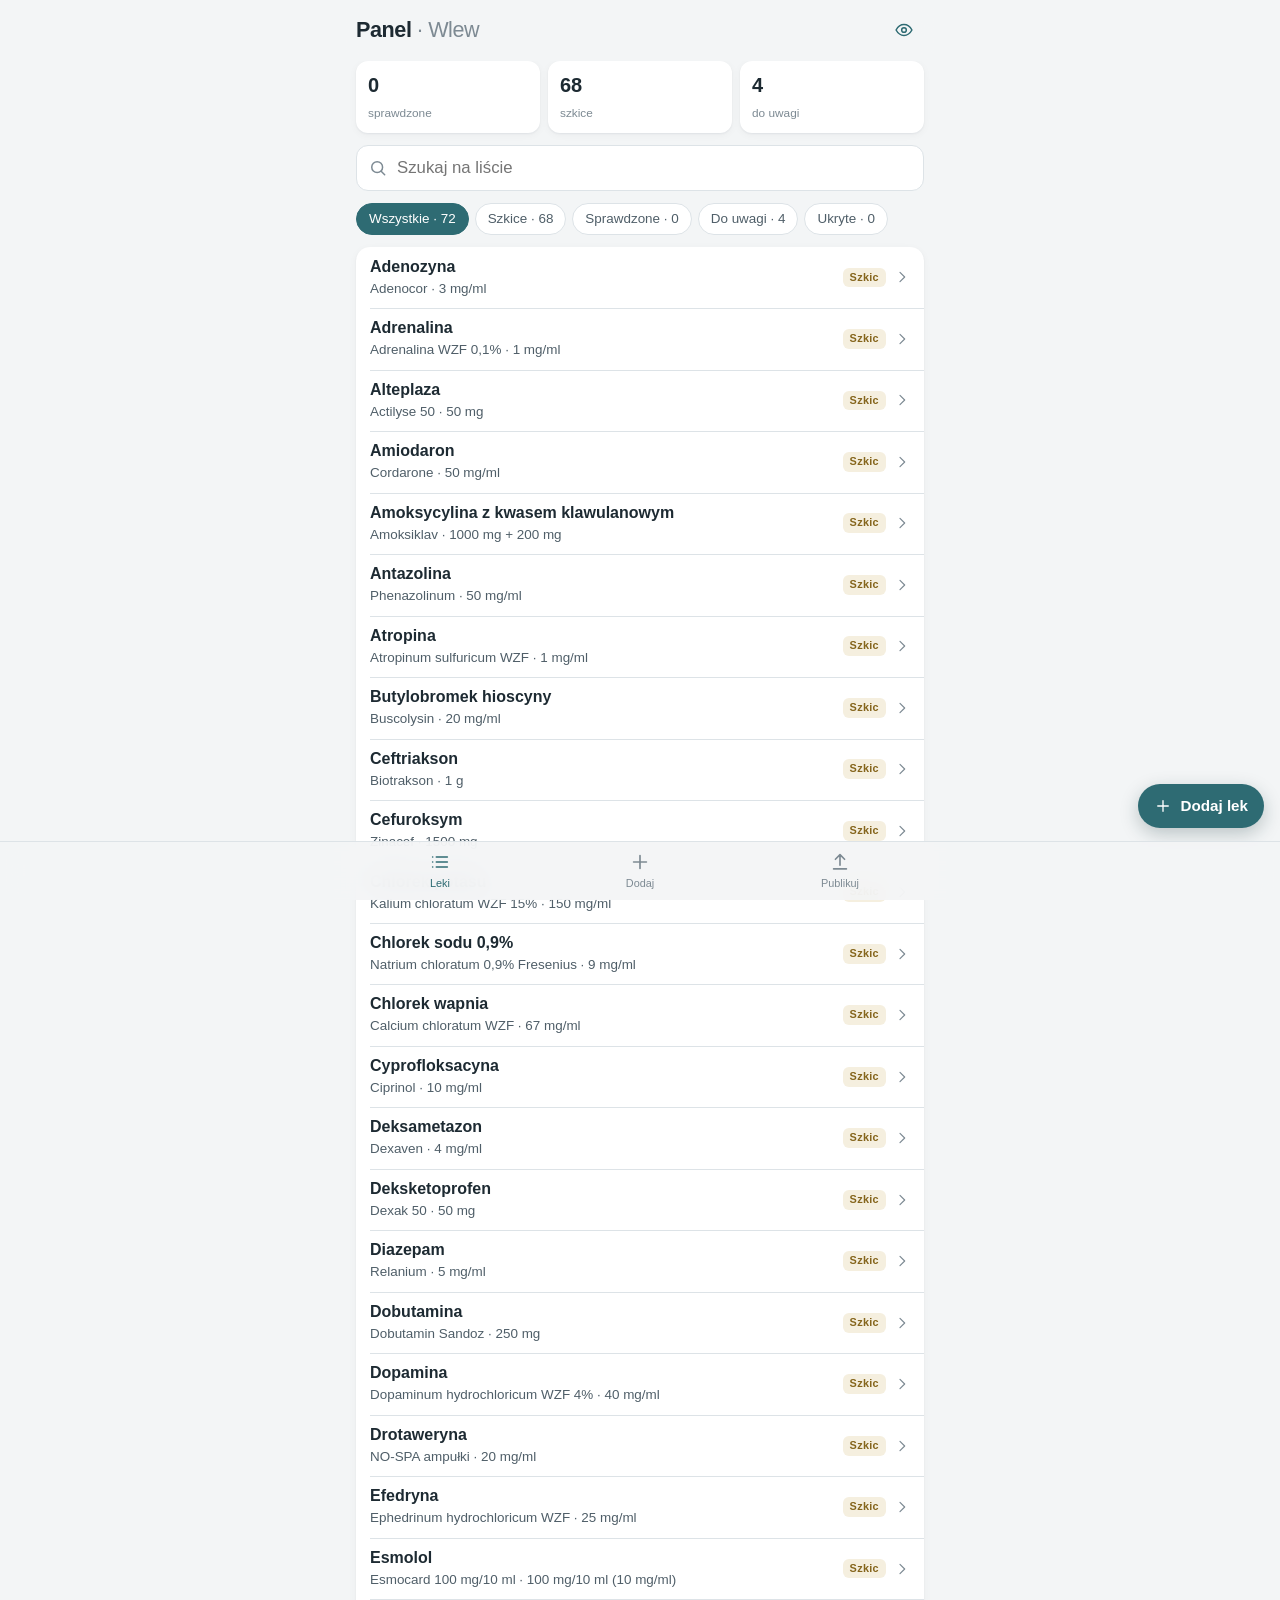
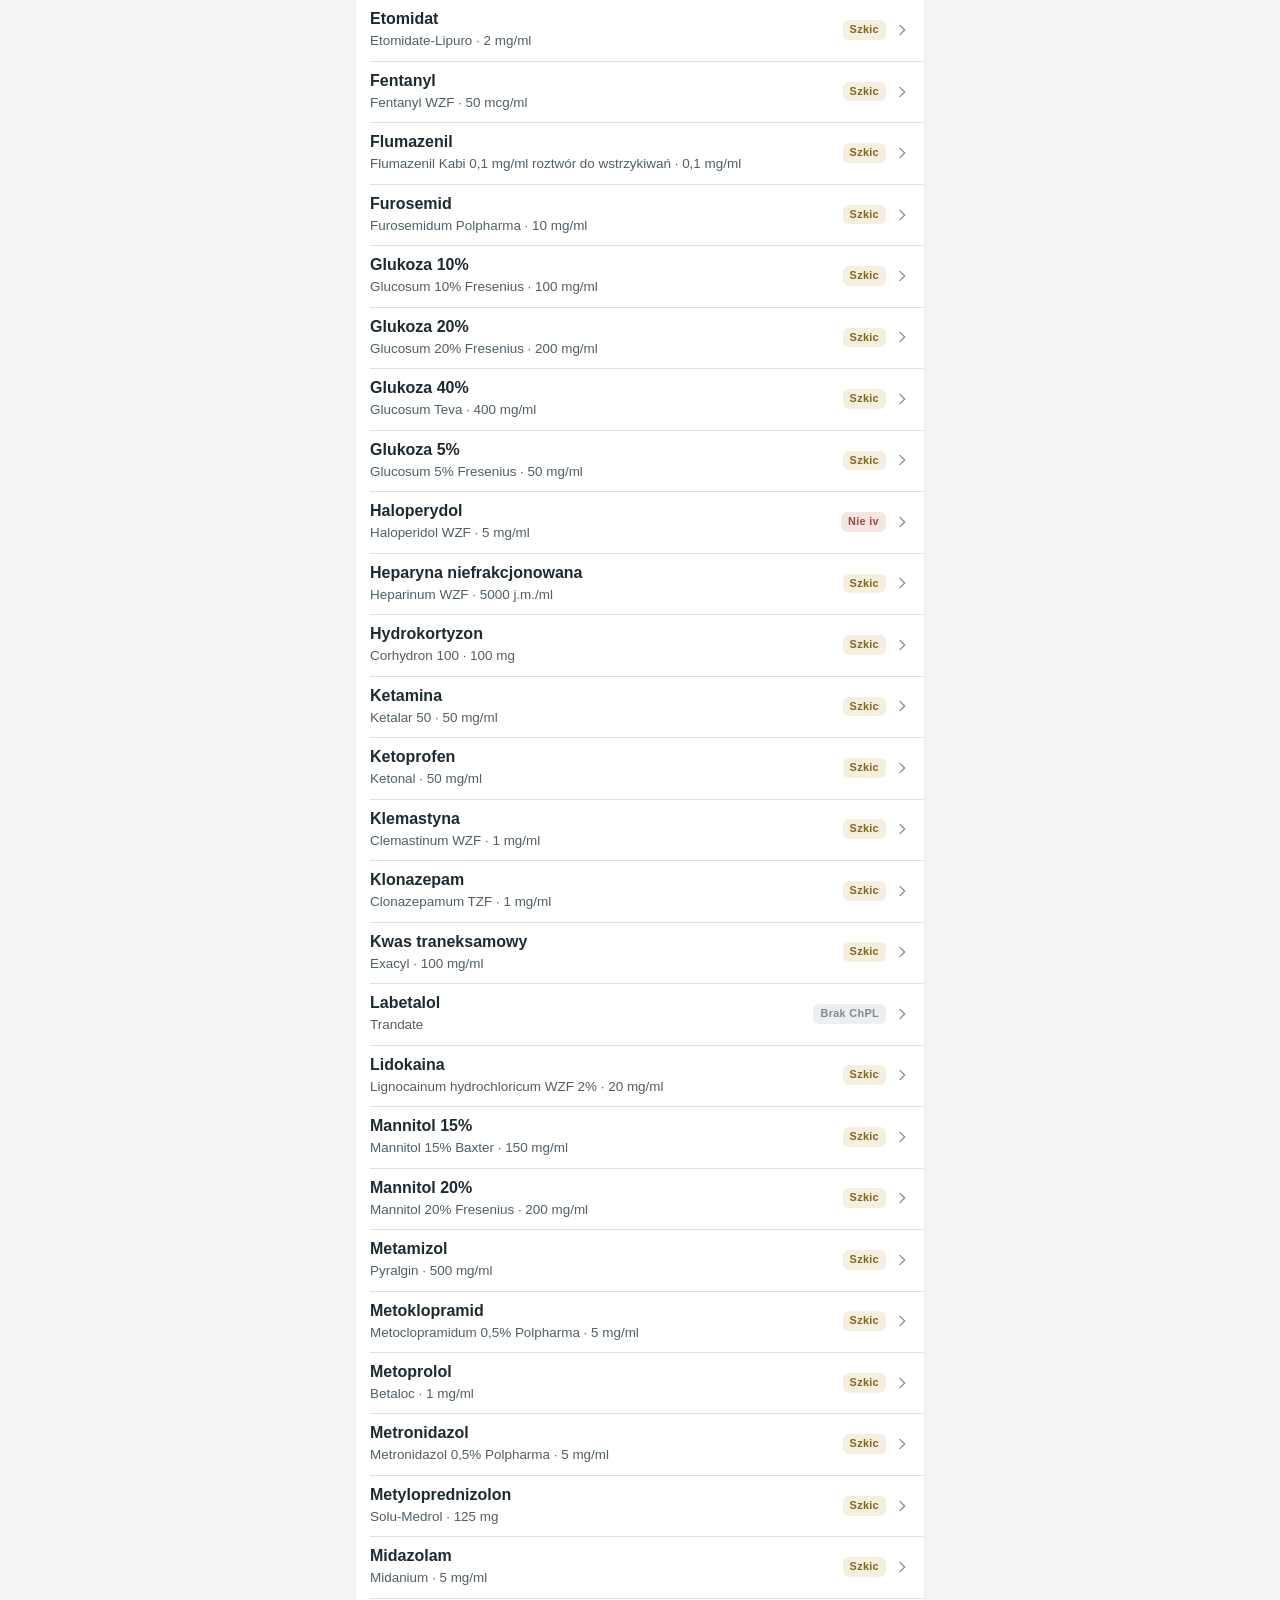
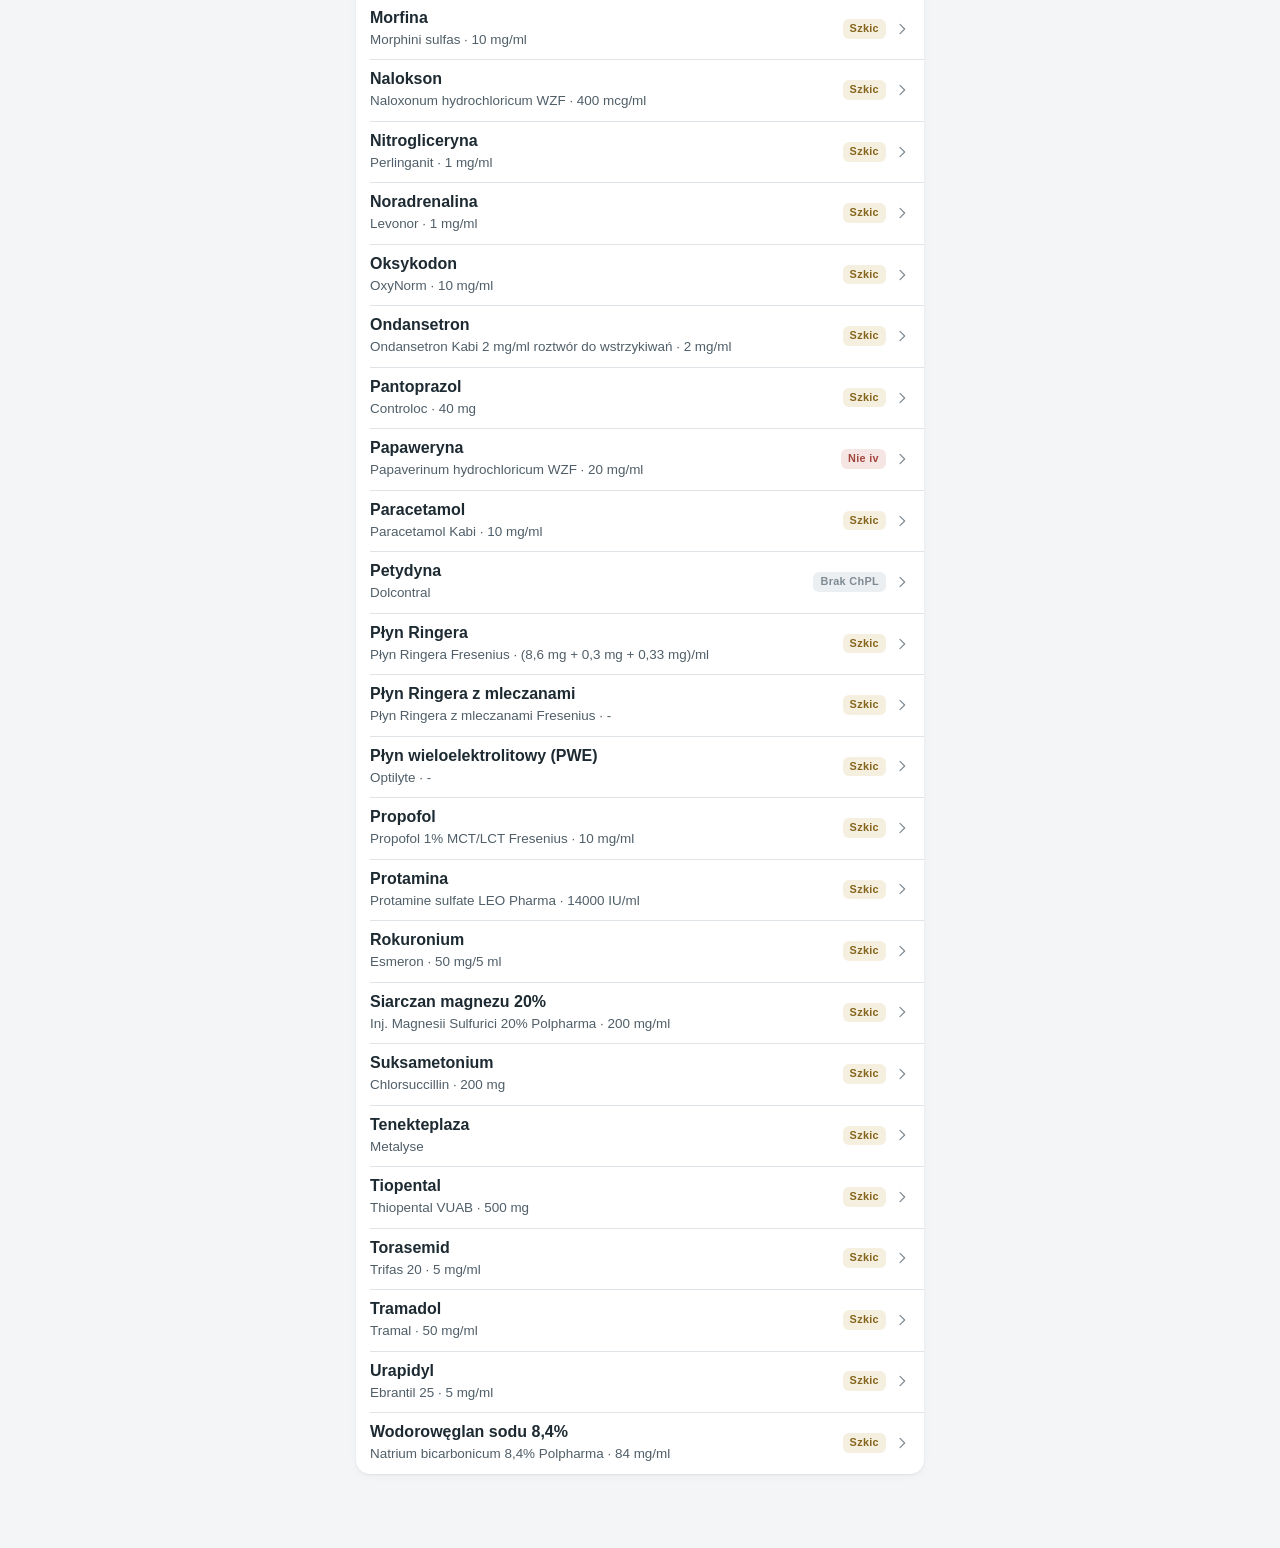
==== app/admin.html @ 2315568e "Wlew: aplikacja PWA, panel admina i automatyczne dane z RPL - Aplikacja mobile-first: wyszukiwarka, " ====
<!doctype html>
<html lang="pl">
<head>
  <meta charset="utf-8">
  <meta name="viewport" content="width=device-width, initial-scale=1, viewport-fit=cover">
  <meta name="robots" content="noindex">
  <meta name="theme-color" content="#f3f5f6" media="(prefers-color-scheme: light)">
  <meta name="theme-color" content="#101618" media="(prefers-color-scheme: dark)">
  <title>Wlew – panel</title>
  <link rel="icon" href="ikona.svg" type="image/svg+xml">
  <link rel="stylesheet" href="style.css">
  <style>
    /* panel: na szerokim ekranie formularz i ChPL obok siebie */
    @media (min-width: 1000px) {
      .shell.wide { max-width: 1180px; }
      .split { display: grid; grid-template-columns: minmax(0, 1fr) minmax(0, 1fr); gap: 16px; align-items: start; }
      .split > .side { position: sticky; top: 76px; max-height: calc(100vh - 160px); overflow-y: auto; }
      .only-narrow { display: none !important; }
    }
    @media (max-width: 999px) { .only-wide, .hide-narrow { display: none !important; } }
    .shell.has-actionbar { padding-bottom: calc(var(--tabbar-h) + env(safe-area-inset-bottom)); }
    .product { display: flex; flex-direction: column; gap: 2px; }
    .product b { font-size: 0.98rem; }
    .product span { font-size: 0.84rem; color: var(--ink-2); }
    .row.dim { opacity: 0.55; }
  </style>
</head>
<body>
  <main id="app" class="shell"></main>
  <nav class="tabbar">
    <div class="tabbar-in">
      <button class="tab" data-tab="lista" type="button"><span data-ic="lista"></span>Leki</button>
      <button class="tab" data-tab="dodaj" type="button"><span data-ic="plus"></span>Dodaj</button>
      <button class="tab" data-tab="plik" type="button"><span data-ic="wgraj"></span>Publikuj</button>
    </div>
  </nav>
  <div class="toast" id="toast" hidden></div>
  <script type="module" src="admin.js"></script>
</body>
</html>
---- app/style.css ----
/* Wlew – system wyglądu. Mobile-first: bazowe style są dla telefonu, szersze ekrany dostają tylko rozszerzenia.
   Paleta stonowana, kliniczna: chłodne szarości, przygaszony morski akcent, płyny w przygaszonych barwach worków
   (NaCl – szaroniebieski, glukoza – ochra, Ringer/PWE – szałwia). Czcionki systemowe – działają offline. */
:root {
  --bg: #f3f5f6;
  --surface: #ffffff;
  --surface-2: #eceff1;
  --ink: #1d2a32;
  --ink-2: #4f5e68;
  --ink-3: #7d8a93;
  --line: #dde3e7;
  --accent: #2e6b73;
  --accent-soft: #e2eced;
  --on-accent: #ffffff;
  --nacl: #4b6b94;   --nacl-soft: #e7edf4;
  --glu: #94742e;    --glu-soft: #f3eddd;
  --ringer: #4b7b5f; --ringer-soft: #e3eee7;
  --inny: #6a6789;   --inny-soft: #ebeaf2;
  --danger: #a3463d; --danger-soft: #f5e6e4;
  --warn: #85651c;   --warn-soft: #f5efdf;
  --ok: #3d7556;     --ok-soft: #e2eee6;
  --topbar: rgba(243, 245, 246, 0.92);
  --shadow: 0 1px 2px rgba(20, 35, 45, 0.06), 0 2px 8px rgba(20, 35, 45, 0.04);
  --radius: 14px;
  --radius-s: 10px;
  --font: -apple-system, BlinkMacSystemFont, "SF Pro Text", "Segoe UI", Roboto, "Helvetica Neue", Arial, sans-serif;
  --mono: ui-monospace, "SF Mono", Menlo, Consolas, monospace;
  --tabbar-h: 58px;
  color-scheme: light;
}
@media (prefers-color-scheme: dark) {
  :root {
    --bg: #101618; --surface: #172025; --surface-2: #1e292f; --ink: #e2e8eb; --ink-2: #a2afb6; --ink-3: #74828a; --line: #28343a;
    --accent: #7db3b9; --accent-soft: #1b3134; --on-accent: #0f1a1c;
    --nacl: #93acd0; --nacl-soft: #1d2735; --glu: #d0b36e; --glu-soft: #302818; --ringer: #8fc0a2; --ringer-soft: #1b2b22;
    --inny: #b3afd6; --inny-soft: #252338; --danger: #e08c82; --danger-soft: #36201e; --warn: #d6b867; --warn-soft: #302816;
    --ok: #8fc0a2; --ok-soft: #1b2b22; --topbar: rgba(16, 22, 24, 0.9); --shadow: none;
    color-scheme: dark;
  }
}

* { box-sizing: border-box; }
html, body { margin: 0; min-height: 100%; }
body { background: var(--bg); color: var(--ink); font-family: var(--font); font-size: 16px; line-height: 1.45; -webkit-text-size-adjust: 100%; -webkit-tap-highlight-color: transparent; }
button, input, select, textarea { font: inherit; color: inherit; }
button { cursor: pointer; }
a { color: var(--accent); }
:focus-visible { outline: 2px solid var(--accent); outline-offset: 2px; }
[hidden] { display: none !important; }
svg.ic { width: 20px; height: 20px; flex-shrink: 0; fill: none; stroke: currentColor; stroke-width: 1.8; stroke-linecap: round; stroke-linejoin: round; }

/* ---------- szkielet ---------- */
.shell { max-width: 600px; margin: 0 auto; min-height: 100vh; padding-bottom: calc(var(--tabbar-h) + env(safe-area-inset-bottom) + 16px); }
.pad { padding-left: max(16px, env(safe-area-inset-left)); padding-right: max(16px, env(safe-area-inset-right)); }
.topbar { position: sticky; top: 0; z-index: 20; background: var(--topbar); -webkit-backdrop-filter: saturate(1.4) blur(14px); backdrop-filter: saturate(1.4) blur(14px);
  padding-top: max(10px, env(safe-area-inset-top)); padding-bottom: 10px; display: flex; flex-direction: column; gap: 10px; border-bottom: 1px solid transparent; }
.topbar.scrolled { border-bottom-color: var(--line); }
.topbar-row { display: flex; align-items: center; justify-content: space-between; gap: 8px; min-height: 36px; }
.brand { font-size: 1.35rem; font-weight: 700; letter-spacing: -0.02em; }
.brand span { color: var(--accent); }
.subtle { color: var(--ink-3); font-size: 0.8rem; }
.icon-btn { display: inline-flex; align-items: center; justify-content: center; gap: 6px; min-width: 40px; height: 40px; padding: 0 8px; border-radius: 12px; border: 0; background: transparent; color: var(--accent); font-size: 0.95rem; }
.icon-btn:active { background: var(--surface-2); }
.icon-btn.on { color: var(--glu); }
.icon-btn.on svg { fill: currentColor; }
.bar-title { flex: 1; min-width: 0; text-align: center; font-weight: 600; font-size: 0.98rem; white-space: nowrap; overflow: hidden; text-overflow: ellipsis; }

/* wyszukiwarka */
.search { position: relative; }
.search svg { position: absolute; left: 12px; top: 50%; transform: translateY(-50%); color: var(--ink-3); pointer-events: none; }
.search input { width: 100%; height: 46px; padding: 0 14px 0 40px; border-radius: 12px; border: 1px solid var(--line); background: var(--surface); font-size: 1.05rem; -webkit-appearance: none; appearance: none; }
.search input:focus { outline: none; border-color: var(--accent); box-shadow: 0 0 0 3px var(--accent-soft); }
.search input::-webkit-search-cancel-button { opacity: 0.5; }

/* segmenty */
.segmented { display: flex; background: var(--surface-2); border-radius: 10px; padding: 3px; gap: 2px; }
.segmented button { flex: 1; border: 0; background: transparent; border-radius: 8px; padding: 6px 8px; font-size: 0.84rem; color: var(--ink-2); font-weight: 500; white-space: nowrap; }
.segmented button[aria-pressed="true"] { background: var(--surface); color: var(--ink); box-shadow: var(--shadow); font-weight: 600; }
.chips-scroll { display: flex; gap: 6px; overflow-x: auto; scrollbar-width: none; margin: 0 calc(-1 * max(16px, env(safe-area-inset-left))); padding: 0 max(16px, env(safe-area-inset-left)); }
.chips-scroll::-webkit-scrollbar { display: none; }
.chip-f { flex-shrink: 0; border: 1px solid var(--line); background: var(--surface); border-radius: 999px; padding: 5px 12px; font-size: 0.84rem; color: var(--ink-2); }
.chip-f[aria-pressed="true"] { background: var(--accent); color: var(--on-accent); border-color: var(--accent); }

/* ---------- listy ---------- */
.list { background: var(--surface); border-radius: var(--radius); box-shadow: var(--shadow); overflow: hidden; }
.list + .list, .letter + .list { margin-top: 0; }
.letter { font-size: 0.75rem; font-weight: 600; color: var(--ink-3); letter-spacing: 0.06em; padding: 14px 4px 6px; }
.row { display: flex; align-items: center; gap: 12px; width: 100%; min-height: 60px; padding: 10px 14px; background: transparent; border: 0; text-align: left; position: relative; }
.row + .row::before { content: ""; position: absolute; top: 0; left: 14px; right: 0; border-top: 1px solid var(--line); }
.row:active { background: var(--surface-2); }
.row-main { flex: 1; min-width: 0; }
.row-title { display: block; font-weight: 600; font-size: 1rem; line-height: 1.25; }
.row-sub { display: block; color: var(--ink-2); font-size: 0.84rem; white-space: nowrap; overflow: hidden; text-overflow: ellipsis; margin-top: 2px; }
.row-aside { display: flex; align-items: center; gap: 8px; flex-shrink: 0; color: var(--ink-3); }
.row-aside .chev { width: 16px; height: 16px; }
.dots { display: flex; gap: 3px; }
.dot { width: 8px; height: 8px; border-radius: 50%; }
.d-nacl { background: var(--nacl); } .d-glu { background: var(--glu); } .d-ringer { background: var(--ringer); } .d-inny { background: var(--inny); }
.tag { font-size: 0.68rem; font-weight: 600; letter-spacing: 0.03em; padding: 2px 7px; border-radius: 6px; white-space: nowrap; }
.t-szkic { background: var(--warn-soft); color: var(--warn); }
.t-ok { background: var(--ok-soft); color: var(--ok); }
.t-zmiana { background: var(--warn-soft); color: var(--warn); }
.t-nieiv { background: var(--danger-soft); color: var(--danger); }
.t-brak, .t-ukryty { background: var(--surface-2); color: var(--ink-3); }
.empty { text-align: center; color: var(--ink-3); padding: 40px 16px; font-size: 0.95rem; }
.empty b { display: block; color: var(--ink-2); font-size: 1rem; margin-bottom: 4px; }

/* ---------- dolna nawigacja ---------- */
.tabbar { position: fixed; left: 0; right: 0; bottom: 0; z-index: 30; background: var(--topbar); -webkit-backdrop-filter: saturate(1.4) blur(14px); backdrop-filter: saturate(1.4) blur(14px);
  border-top: 1px solid var(--line); padding-bottom: env(safe-area-inset-bottom); padding-left: env(safe-area-inset-left); padding-right: env(safe-area-inset-right); }
.tabbar-in { max-width: 600px; margin: 0 auto; display: flex; height: var(--tabbar-h); }
.tab { flex: 1; display: flex; flex-direction: column; align-items: center; justify-content: center; gap: 3px; border: 0; background: none; color: var(--ink-3); font-size: 0.68rem; font-weight: 500; }
.tab svg.ic { width: 22px; height: 22px; }
.tab[aria-current="page"] { color: var(--accent); }

/* ---------- karta leku ---------- */
.hero { padding-top: 6px; padding-bottom: 4px; display: flex; flex-direction: column; gap: 4px; }
.eyebrow { font-size: 0.78rem; font-weight: 600; letter-spacing: 0.05em; text-transform: uppercase; color: var(--accent); }
.h1 { margin: 0; font-size: 1.65rem; line-height: 1.15; font-weight: 700; letter-spacing: -0.02em; text-wrap: balance; }
.meta { color: var(--ink-2); font-size: 0.88rem; }
.stack { display: flex; flex-direction: column; gap: 12px; }
.notice { display: flex; gap: 10px; align-items: flex-start; border-radius: var(--radius-s); padding: 10px 12px; font-size: 0.9rem; line-height: 1.4; }
.notice svg.ic { width: 18px; height: 18px; margin-top: 1px; }
.n-warn { background: var(--warn-soft); color: var(--warn); }
.n-danger { background: var(--danger-soft); color: var(--danger); }
.n-info { background: var(--accent-soft); color: var(--ink); }
.n-ok { background: var(--ok-soft); color: var(--ok); }
.n-critical { background: var(--danger-soft); color: var(--danger); font-weight: 600; border-left: 3px solid var(--danger); }
.group { background: var(--surface); border-radius: var(--radius); box-shadow: var(--shadow); padding: 14px; display: flex; flex-direction: column; gap: 10px; }
.group-title { margin: 0; font-size: 0.74rem; font-weight: 600; letter-spacing: 0.06em; text-transform: uppercase; color: var(--ink-3); }
.fluids { display: flex; flex-wrap: wrap; gap: 6px; }
.fluid { display: inline-flex; align-items: center; gap: 7px; padding: 6px 11px 6px 9px; border-radius: 999px; font-size: 0.92rem; font-weight: 600; }
.fluid i { width: 9px; height: 9px; border-radius: 50%; background: currentColor; }
.f-nacl { background: var(--nacl-soft); color: var(--nacl); }
.f-glu { background: var(--glu-soft); color: var(--glu); }
.f-ringer { background: var(--ringer-soft); color: var(--ringer); }
.f-inny { background: var(--inny-soft); color: var(--inny); }
.f-no { background: var(--danger-soft); color: var(--danger); text-decoration: line-through; text-decoration-thickness: 1.5px; }
.f-no i { background: none; width: auto; height: auto; font-style: normal; text-decoration: none; }
.f-no i::before { content: "✕"; font-size: 0.8rem; }
.steps { margin: 0; padding: 0; list-style: none; display: flex; flex-direction: column; }
.steps li { padding: 8px 0 8px 18px; position: relative; font-size: 0.98rem; font-variant-numeric: tabular-nums; }
.steps li + li { border-top: 1px solid var(--line); }
.steps li::before { content: ""; position: absolute; left: 2px; top: 16px; width: 6px; height: 6px; border-radius: 50%; background: var(--ink-3); }
.note { font-size: 0.92rem; padding: 8px 0; color: var(--ink); }
.note + .note { border-top: 1px solid var(--line); }
.source p { margin: 0; font-size: 0.82rem; color: var(--ink-2); line-height: 1.5; }
.source .verified { color: var(--ok); font-weight: 600; font-size: 0.86rem; }
details.more summary { list-style: none; cursor: pointer; display: flex; justify-content: space-between; align-items: center; font-size: 0.92rem; font-weight: 600; }
details.more summary::-webkit-details-marker { display: none; }
details.more summary::after { content: "+"; color: var(--ink-3); font-size: 1.2rem; font-weight: 400; }
details.more[open] summary::after { content: "–"; }
details.more ul { margin: 8px 0 0; padding-left: 1.1em; font-size: 0.88rem; color: var(--ink-2); display: flex; flex-direction: column; gap: 3px; }
.small { font-size: 0.8rem; color: var(--ink-3); margin: 0; }
.copy { font-family: var(--mono); font-size: 0.88rem; background: var(--surface-2); padding: 8px 10px; border-radius: 8px; user-select: all; overflow-wrap: anywhere; }

/* ---------- przyciski ---------- */
.btn { display: inline-flex; align-items: center; justify-content: center; gap: 8px; min-height: 44px; padding: 10px 16px; border-radius: 12px; border: 0; font-weight: 600; font-size: 0.95rem; text-decoration: none; }
.btn-primary { background: var(--accent); color: var(--on-accent); }
.btn-secondary { background: var(--accent-soft); color: var(--accent); }
.btn-ghost { background: transparent; color: var(--accent); }
.btn-danger { background: var(--danger-soft); color: var(--danger); }
.btn-block { width: 100%; }
.btn:disabled { opacity: 0.45; cursor: not-allowed; }
.btn svg.ic { width: 18px; height: 18px; }

/* ---------- ekrany informacyjne ---------- */
.welcome { min-height: 100vh; display: flex; flex-direction: column; gap: 18px; padding-top: max(40px, env(safe-area-inset-top)); padding-bottom: max(24px, env(safe-area-inset-bottom)); }
.welcome .mark { width: 56px; height: 56px; border-radius: 16px; }
.welcome h1 { margin: 0; font-size: 1.9rem; letter-spacing: -0.02em; }
.welcome .lead { margin: 0; color: var(--ink-2); font-size: 1.02rem; }
.checks { display: flex; flex-direction: column; gap: 12px; margin: 0; padding: 0; list-style: none; }
.checks li { display: flex; gap: 10px; align-items: flex-start; font-size: 0.95rem; }
.checks li svg.ic { color: var(--accent); margin-top: 2px; }
.consent { display: flex; gap: 12px; align-items: flex-start; background: var(--surface); border-radius: var(--radius); box-shadow: var(--shadow); padding: 14px; font-size: 0.92rem; }
.consent input { width: 22px; height: 22px; margin: 0; flex-shrink: 0; accent-color: var(--accent); }
.spacer { flex: 1; }
.prose { display: flex; flex-direction: column; gap: 12px; font-size: 0.95rem; color: var(--ink-2); }
.prose p { margin: 0; }

/* ---------- formularze (panel admina) ---------- */
.field { display: flex; flex-direction: column; gap: 6px; }
.label { font-size: 0.8rem; font-weight: 600; color: var(--ink-2); }
.hint { font-size: 0.78rem; color: var(--ink-3); margin: 0; }
.input, .textarea, .select { width: 100%; min-height: 44px; border: 1px solid var(--line); border-radius: 10px; padding: 10px 12px; background: var(--surface); font-size: 1rem; -webkit-appearance: none; appearance: none; }
.select { background-image: linear-gradient(45deg, transparent 50%, var(--ink-3) 50%), linear-gradient(135deg, var(--ink-3) 50%, transparent 50%); background-position: calc(100% - 18px) 50%, calc(100% - 13px) 50%; background-size: 5px 5px; background-repeat: no-repeat; padding-right: 32px; }
.textarea { min-height: 88px; resize: vertical; line-height: 1.45; }
.input:focus, .textarea:focus, .select:focus { outline: none; border-color: var(--accent); box-shadow: 0 0 0 3px var(--accent-soft); }
.check { display: inline-flex; gap: 8px; align-items: center; font-size: 0.88rem; color: var(--ink-2); }
.check input { width: 20px; height: 20px; margin: 0; accent-color: var(--accent); }
.item-row { display: flex; gap: 8px; align-items: flex-start; }
.item-row > .input, .item-row > .textarea { flex: 1; min-width: 0; }
.item-tools { display: flex; flex-direction: column; gap: 6px; align-items: flex-end; flex-shrink: 0; }
.x-btn { width: 36px; height: 36px; border-radius: 10px; border: 0; background: var(--surface-2); color: var(--ink-3); display: inline-flex; align-items: center; justify-content: center; }
.x-btn:active { color: var(--danger); }
.quick { display: flex; flex-wrap: wrap; gap: 6px; }
.quick button { border: 1px dashed var(--line); background: transparent; border-radius: 999px; padding: 5px 10px; font-size: 0.82rem; color: var(--ink-2); }
.fab { position: fixed; right: max(16px, env(safe-area-inset-right)); bottom: calc(var(--tabbar-h) + env(safe-area-inset-bottom) + 14px); z-index: 25; box-shadow: 0 6px 18px rgba(20, 50, 55, 0.25); border-radius: 999px; }
.actionbar { position: sticky; bottom: calc(var(--tabbar-h) + env(safe-area-inset-bottom)); z-index: 15; background: var(--topbar); -webkit-backdrop-filter: blur(14px); backdrop-filter: blur(14px); border-top: 1px solid var(--line); padding-top: 10px; padding-bottom: 10px; display: flex; flex-direction: column; gap: 8px; }
.chpl { white-space: pre-wrap; font-size: 0.9rem; line-height: 1.55; overflow-wrap: anywhere; }
mark { background: var(--glu-soft); color: inherit; border-radius: 3px; padding: 0 2px; }
mark.m-bad { background: var(--danger-soft); color: var(--danger); font-weight: 600; }
.confirm { display: flex; flex-direction: column; gap: 10px; background: var(--danger-soft); border-radius: var(--radius); padding: 14px; color: var(--danger); }
.confirm .btns { display: flex; gap: 8px; }
.confirm .btns .btn { flex: 1; }
.stat-row { display: flex; gap: 8px; }
.stat { flex: 1; background: var(--surface); border-radius: 12px; box-shadow: var(--shadow); padding: 10px 12px; }
.stat b { display: block; font-size: 1.25rem; font-variant-numeric: tabular-nums; }
.stat span { font-size: 0.74rem; color: var(--ink-3); }
.toast { position: fixed; left: 50%; transform: translateX(-50%); bottom: calc(var(--tabbar-h) + env(safe-area-inset-bottom) + 80px); z-index: 50; background: var(--ink); color: var(--bg); border-radius: 12px; padding: 10px 16px; font-size: 0.9rem; box-shadow: 0 6px 20px rgba(0,0,0,0.2); max-width: calc(100% - 32px); }

/* ---------- szersze ekrany ---------- */
@media (min-width: 720px) {
  .h1 { font-size: 2rem; }
  .row { min-height: 56px; }
}
@media (prefers-reduced-motion: no-preference) {
  .row, .btn, .tab { transition: background-color 0.15s, color 0.15s; }
}
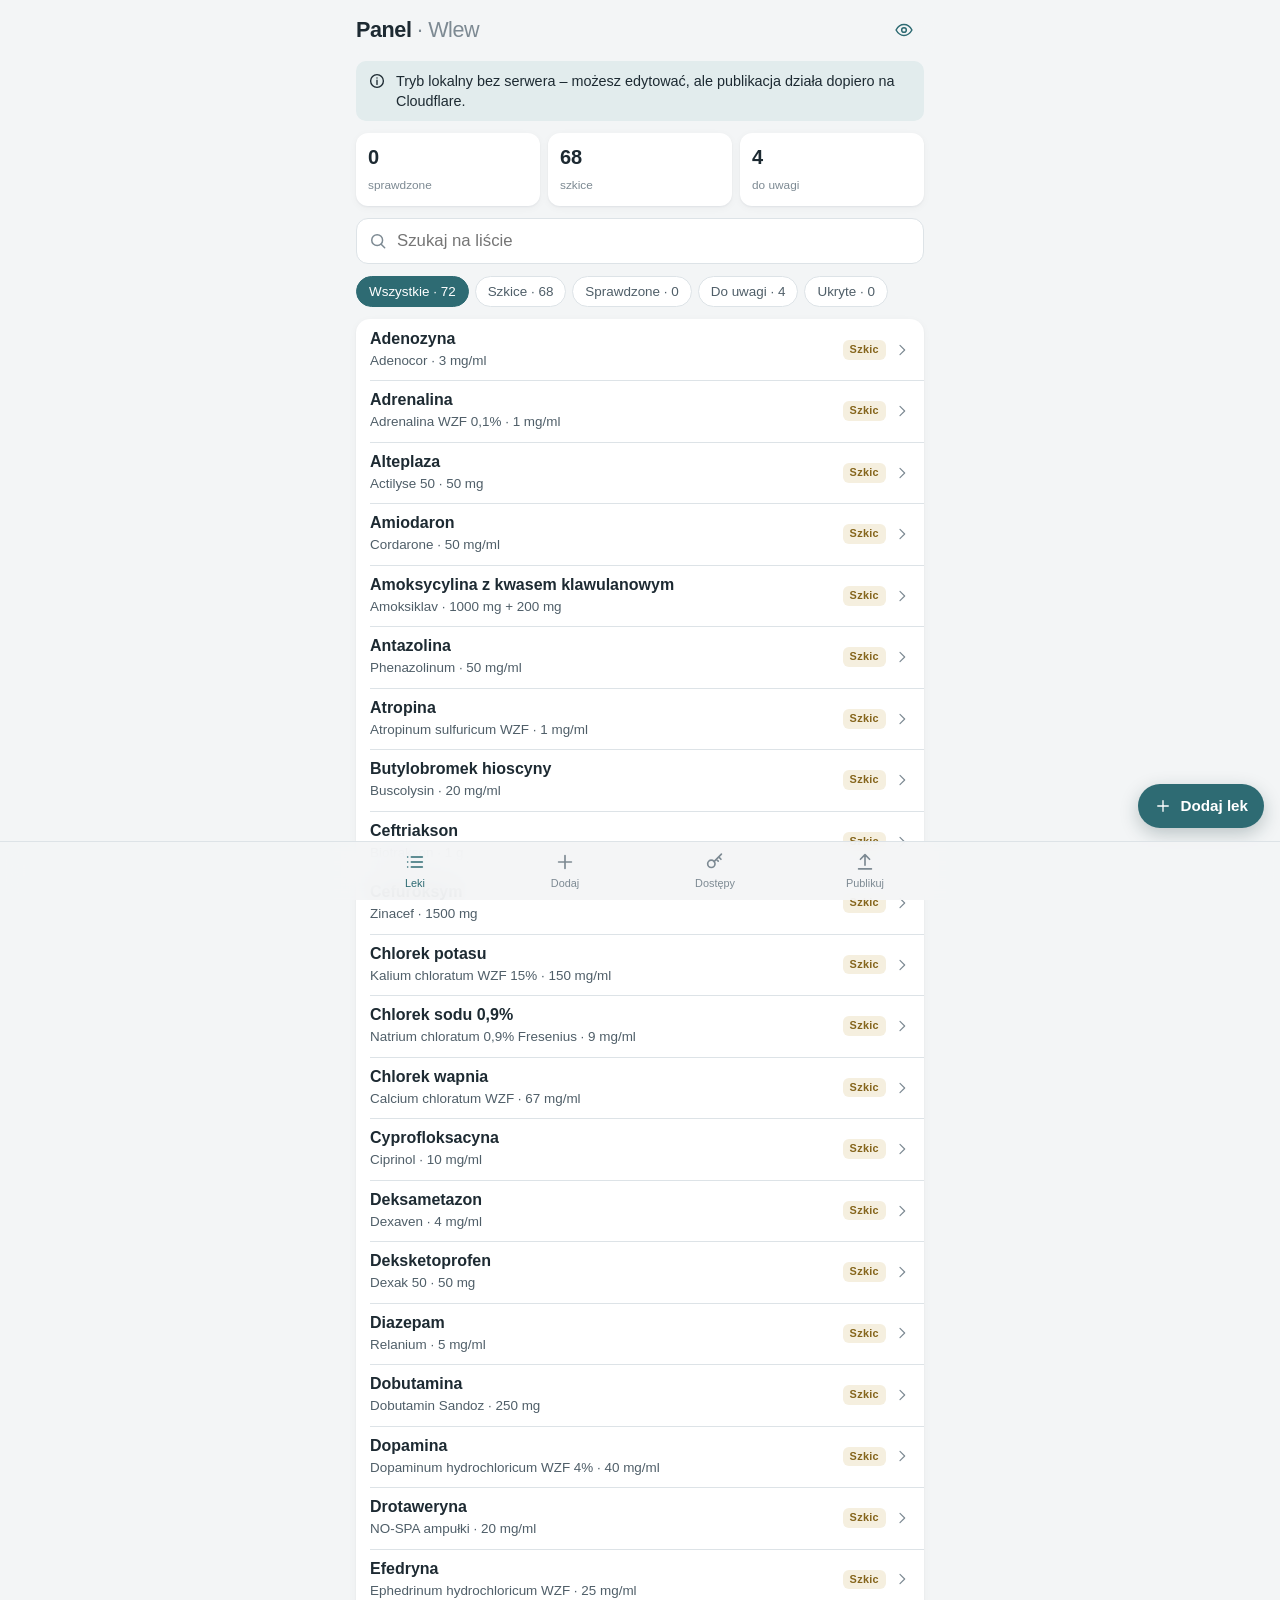
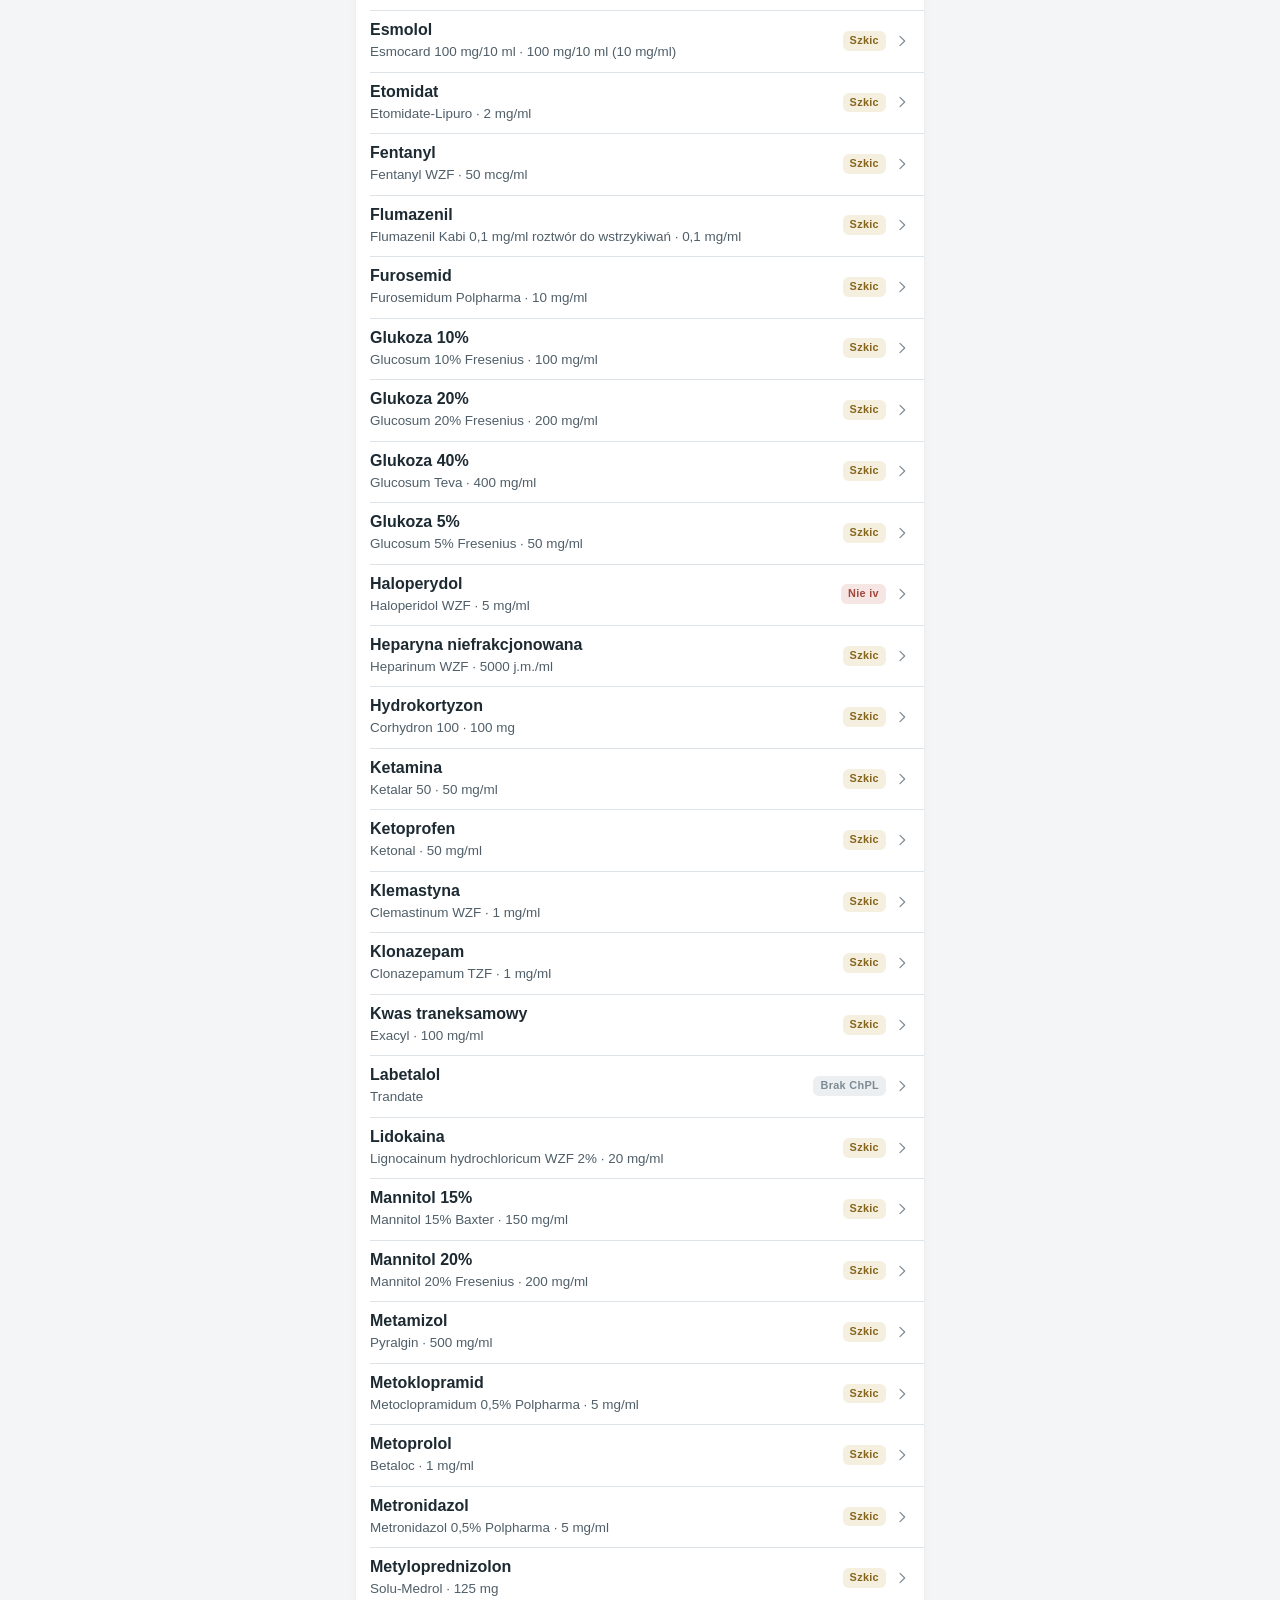
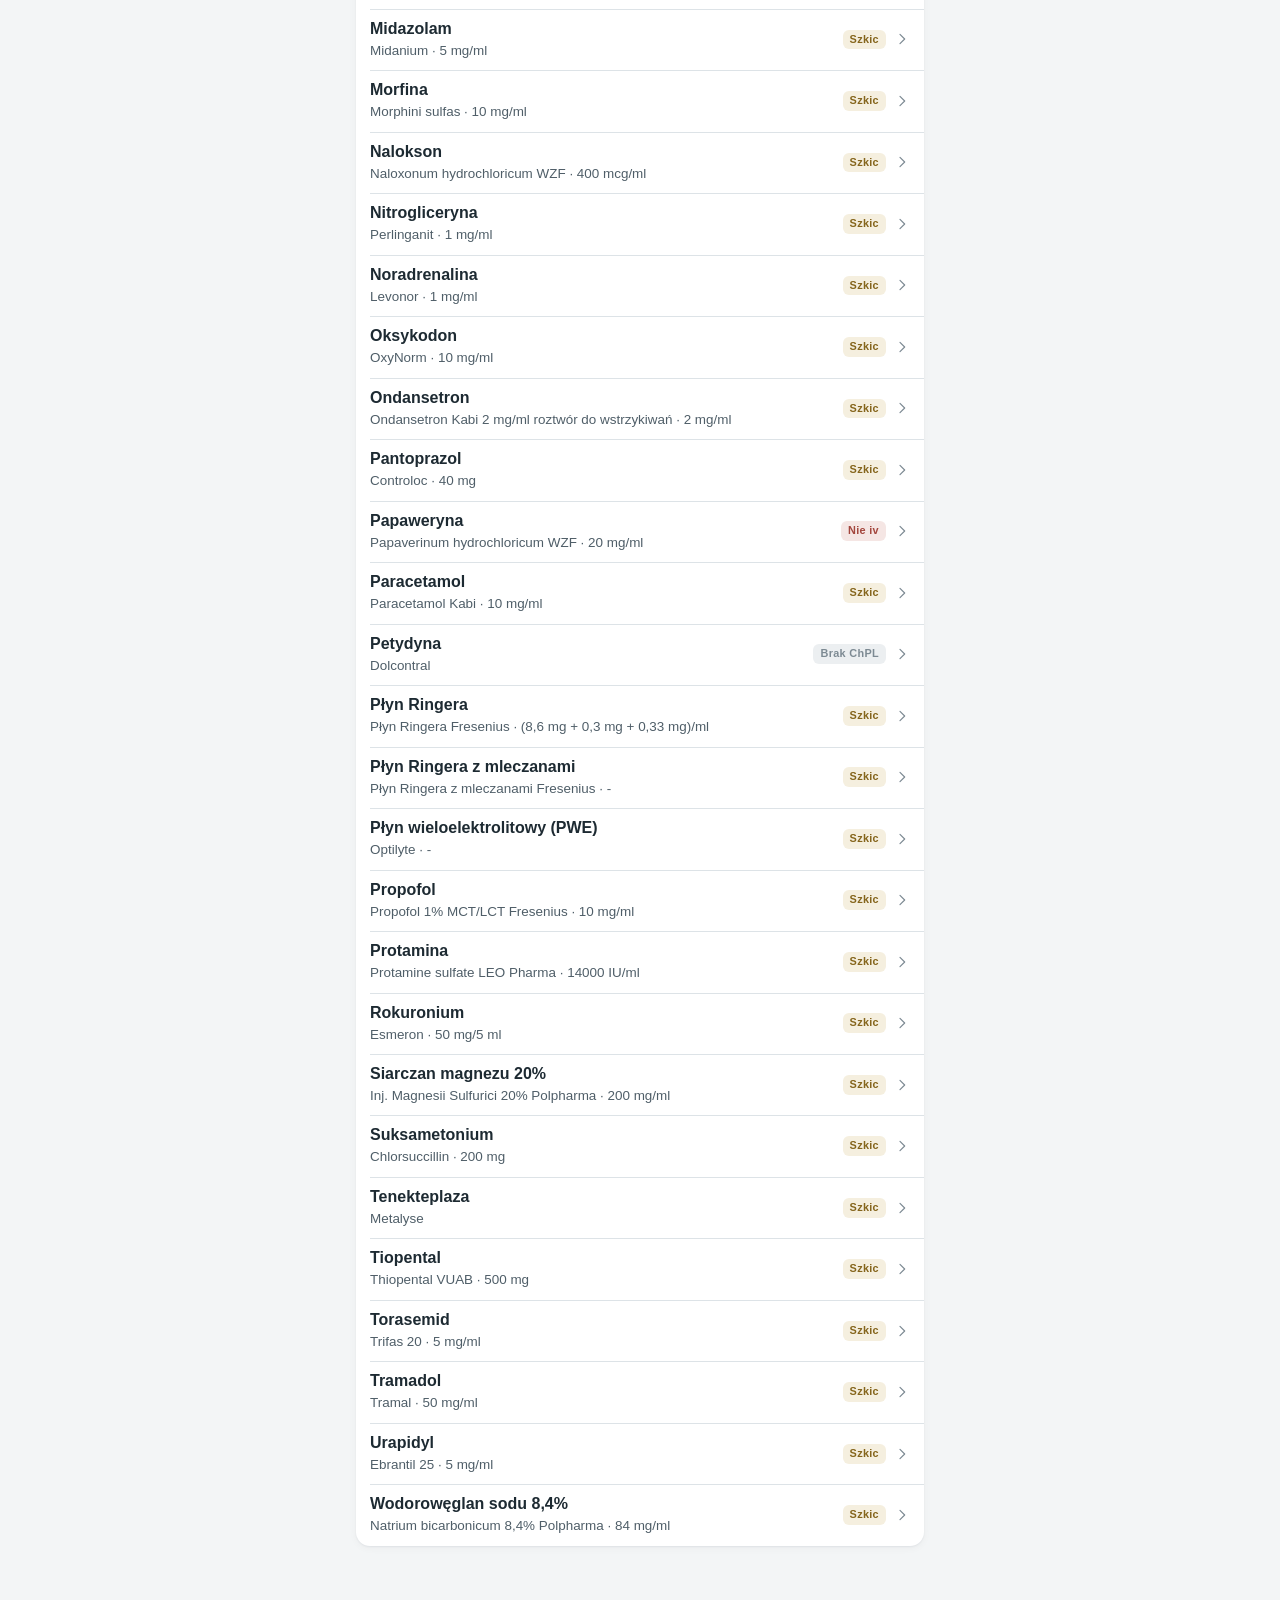
==== commit 7d7e8f74: "Dostępy w panelu: kody wydawane ręcznie (np. po BLIK-u) - Panel → Dostępy: dodaj osobę (opis, notatk" ====
--- a/app/admin.html
+++ b/app/admin.html
@@ -31,6 +31,7 @@
     <div class="tabbar-in">
       <button class="tab" data-tab="lista" type="button"><span data-ic="lista"></span>Leki</button>
       <button class="tab" data-tab="dodaj" type="button"><span data-ic="plus"></span>Dodaj</button>
+      <button class="tab" data-tab="dostepy" type="button"><span data-ic="klucz"></span>Dostępy</button>
       <button class="tab" data-tab="plik" type="button"><span data-ic="wgraj"></span>Publikuj</button>
     </div>
   </nav>
--- a/app/style.css
+++ b/app/style.css
@@ -144,6 +144,8 @@
 .steps li::before { content: ""; position: absolute; left: 2px; top: 16px; width: 6px; height: 6px; border-radius: 50%; background: var(--ink-3); }
 .note { font-size: 0.92rem; padding: 8px 0; color: var(--ink); }
 .note + .note { border-top: 1px solid var(--line); }
+.praktyka { border: 1.5px dashed var(--line); box-shadow: none; background: transparent; }
+.praktyka .group-title { color: var(--inny); }
 .source p { margin: 0; font-size: 0.82rem; color: var(--ink-2); line-height: 1.5; }
 .source .verified { color: var(--ok); font-weight: 600; font-size: 0.86rem; }
 details.more summary { list-style: none; cursor: pointer; display: flex; justify-content: space-between; align-items: center; font-size: 0.92rem; font-weight: 600; }
@@ -153,6 +155,14 @@
 details.more ul { margin: 8px 0 0; padding-left: 1.1em; font-size: 0.88rem; color: var(--ink-2); display: flex; flex-direction: column; gap: 3px; }
 .small { font-size: 0.8rem; color: var(--ink-3); margin: 0; }
 .copy { font-family: var(--mono); font-size: 0.88rem; background: var(--surface-2); padding: 8px 10px; border-radius: 8px; user-select: all; overflow-wrap: anywhere; }
+
+/* ---------- dostęp płatny ---------- */
+.paywall { background: var(--surface); border-radius: var(--radius); box-shadow: var(--shadow); padding: 16px; display: flex; flex-direction: column; gap: 12px; border: 1.5px solid var(--accent-soft); }
+.paywall .lock { display: flex; gap: 10px; align-items: flex-start; }
+.paywall .lock svg.ic { color: var(--accent); margin-top: 2px; }
+.paywall .ghost-lines { display: flex; flex-direction: column; gap: 8px; }
+.paywall .ghost-lines i { display: block; height: 10px; border-radius: 6px; background: var(--surface-2); }
+.access-ok { color: var(--ok); font-weight: 600; }
 
 /* ---------- przyciski ---------- */
 .btn { display: inline-flex; align-items: center; justify-content: center; gap: 8px; min-height: 44px; padding: 10px 16px; border-radius: 12px; border: 0; font-weight: 600; font-size: 0.95rem; text-decoration: none; }
